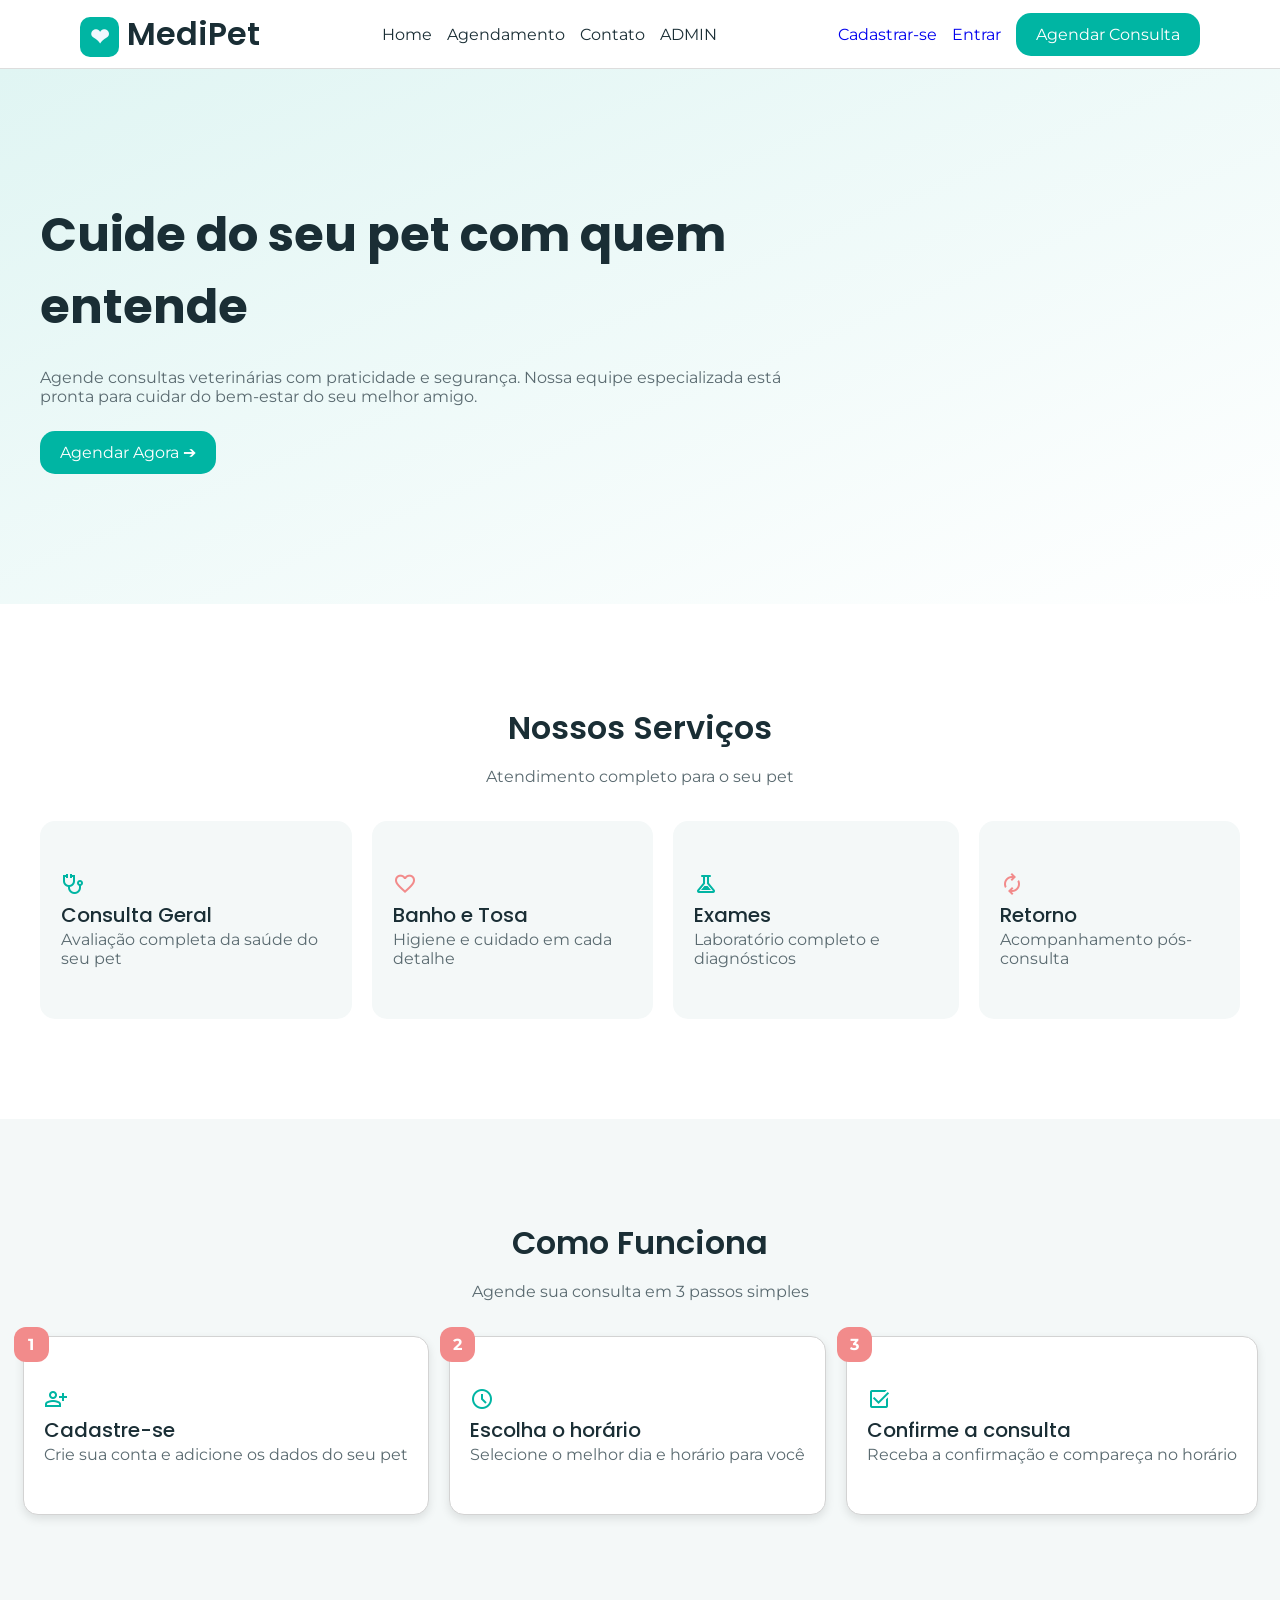
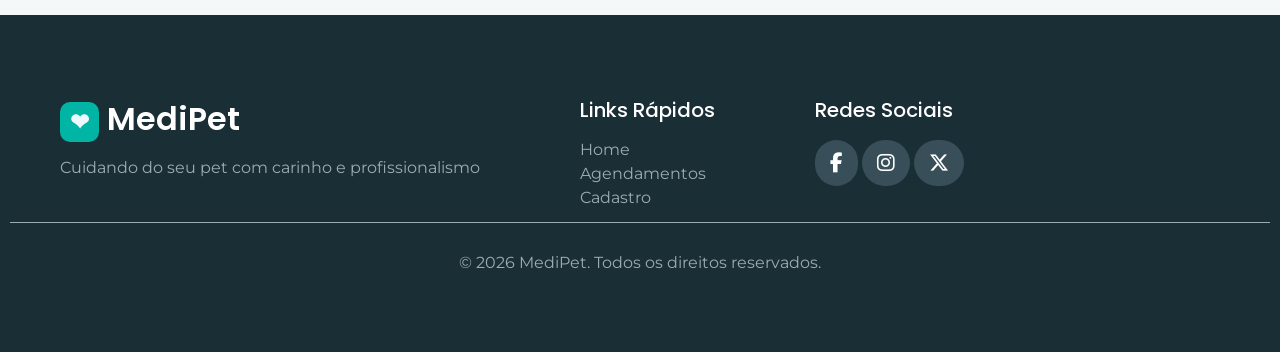
==== index.html @ a5493bfd "botão de excluir, insersão de dados, começando a trabalhar na barra de pesquisa" ====
<!DOCTYPE html>
<html lang="en">
<head>
    <meta charset="UTF-8">
    <meta name="viewport" content="width=device-width, initial-scale=1.0">
    <title>MediPet</title>
    <link rel="stylesheet" href="css/style.css">
    <link rel="stylesheet" href="https://cdnjs.cloudflare.com/ajax/libs/font-awesome/6.5.0/css/all.min.css">
    <link href="https://fonts.googleapis.com/css2?family=Montserrat:wght@400;600&family=Poppins:wght@500;600;700&display=swap" rel="stylesheet">
   <link href="https://fonts.googleapis.com/css2?family=Material+Symbols+Outlined" rel="stylesheet" />
</head>
<body>

 <header>

    <h2> <span class="heart">❤</span> MediPet</h2>
    

    <nav >
        <a href="#" class="linkSimples">Home</a>
        <a href="agendamento.html" class="linkSimples">Agendamento</a>
        <a href="#" class="linkSimples">Contato</a>
        <a href="adm.html" class="linkSimples">ADMIN</a>
    </nav>

    <nav>
        <a href="#">Cadastrar-se</a>
        <a href="#">Entrar</a>
        <a href="#" class="botao" >Agendar Consulta</a>
    </nav>       
    
   
 </header>   



 <main>

    <section class="sessao1">

        <div class="container1">

            <h1>Cuide do seu pet com quem entende</h1>
            <p>Agende consultas veterinárias com praticidade e segurança. Nossa equipe especializada está pronta para cuidar do bem-estar do seu melhor amigo.</p>
            <a href="#" class="botao">Agendar Agora ➔</a>

        </div>

    </section>

    <section class="sessao2">

        <h2>Nossos Serviços</h2>
        <p>Atendimento completo para o seu pet</p>

        <div class="container2">

            <div class="card2">

                <span class="material-symbols-outlined impar">stethoscope</span>
                <h3>Consulta Geral</h3>
                <p>Avaliação completa da saúde do seu pet</p>

            </div>

            <div class="card2">

                <span class="material-symbols-outlined par">favorite</span>
                <h3>Banho e Tosa</h3>
                <p>Higiene e cuidado em cada detalhe</p>

            </div>

            <div class="card2">

                <span class="material-symbols-outlined impar">experiment</span> 
                <h3>Exames</h3>
                <p>Laboratório completo e diagnósticos</p>

            </div>

            <div class="card2">

                <span class="material-symbols-outlined par">autorenew</span>
                <h3>Retorno</h3>
                <p>Acompanhamento pós-consulta</p>

            </div>

        </div>

    </section>

    <section class="sessao3">

        <h2>Como Funciona</h2>
        <p>Agende sua consulta em 3 passos simples</p>

        <div class="container3">

            <div class="card3">

                 <div class="badge">1</div>
                <span class="material-symbols-outlined impar">person_add</span>
                <h3>Cadastre-se</h3>
                <p>Crie sua conta e adicione os dados do seu pet</p>

            </div>

            <div class="card3">

                <div class="badge">2</div>
                <span class="material-symbols-outlined impar">schedule</span>
                <h3>Escolha o horário</h3>
                <p>Selecione o melhor dia e horário para você</p>

            </div>

            <div class="card3">

                <div class="badge">3</div>
                <span class="material-symbols-outlined impar">select_check_box</span>
                <h3>Confirme a consulta</h3>
                <p>Receba a confirmação e compareça no horário</p>

            </div>
            
        </div>
        
    </section>

    <footer>

        <section class="sessaoFooter">

            <div class="cardF">

                <h2><span class="heart">❤</span> MediPet</h2>
                <p>Cuidando do seu pet com carinho e profissionalismo</p>

            </div>

            <div class="cardF">

                <h3>Links Rápidos</h3>

                <div class="linkRapido">

                    <a href="#" class="linkFooter">Home</a>
                    <a href="#" class="linkFooter">Agendamentos</a>
                    <a href="#" class="linkFooter">Cadastro</a>

                </div>
            </div>

            <div class="cardF">

                <h3>Redes Sociais</h3>
                    
                <div class="social">

                    <i class="fa-brands fa-facebook-f icon"></i>  
                    <i class="fa-brands fa-instagram icon"></i>  
                    <i class="fa-brands fa-x-twitter icon"></i>     

                </div>
                    
                    
            </div>

            
        </section>

        <section class="copyright">

            <hr>

            <p>© 2026 MediPet. Todos os direitos reservados.</p>

        </section>

    </footer>



 </main>
    
</body>
</html>
---- css/style.css ----
/* --------------------- RESET --------------------- */
* {
  margin: 0;
  padding: 0;
  box-sizing: border-box;
}

/* --------------------- BODY --------------------- */
body{
  font-family: 'Montserrat', sans-serif;
  font-size: 16px;
  color: #5A6A70;
  
}

/* --------------------- HEADER --------------------- */
header{
    display: flex;
    justify-content: space-between;
    align-items: center;
    padding: 10px 80px;
    
    position: sticky;
    top: 0;
    
    background: white;
    z-index: 1000;
    border-bottom: 1px solid #ddd; /*linha separando header dos outros*/
   
}

/* --------------------- NAV --------------------- */
nav{
    display: flex;
    gap: 15px;
    align-items: center;
    
}

/* --------------------- BOTÃO --------------------- */
.botao{

    display: inline-block;
    color: white;
    background-color: #00B5A3;
    padding: 12px 20px;
    border-radius: 15px;

    
}
.botao:hover{
    background-color: #029687;
    box-shadow: 0 4px 10px rgba(0, 0, 0, 0.1);
}

/* --------------------- LINKS GERAIS --------------------- */
a{
    text-decoration: none;
}

/* --------------------- TIPOGRAFIA --------------------- */
h1{
   font-family: 'poppins', sans-serif;
   font-weight: 700;
   font-size: 48px;
   color:#1A2E35 ;
}

h2{
    font-family: 'Poppins', sans-serif;
    font-weight: 600; 
    font-size: 32px;
    color: #1A2E35;
}

h3 {
  font-family: 'Poppins', sans-serif;
  font-weight: 500; 
  font-size: 20px;
  color: #1A2E35;
}

p {
  font-size: 16px;
  color: #5A6A70;
}

.label {
  font-size: 13px;
  font-weight: 600;
  color: #00B5A3;
}

button {
  font-family: 'Montserrat', sans-serif;
  font-weight: 600;
  font-size: 14px;
  text-transform: uppercase; 
}

/* --------------------- LINKS ESTILIZADOS --------------------- */
.linkSimples {
  text-decoration: none;
  color: #1A2E35;
}

.linkSimples:hover {
  color: #00B5A3;
}

/* --------------------- ÍCONE CORAÇÃO --------------------- */
.heart{
    font-size: 23px;
    color: aliceblue;
    background-color: #00B5A3;
    border-radius: 10px;
    padding: 3px 10px;
    display: inline-block;
}

/* --------------------- SESSÃO 1 (iNICIAL) --------------------- */
.sessao1{
    padding: 130px 20px;
    background: linear-gradient(to bottom right, #E0F5F3, #ffffff);
}

.container1{
    max-width: 800px;  
    display: flex;
    flex-direction: column;
    gap: 25px;
    align-items: flex-start;
    padding: 0 20px;
    
}

/* --------------------- SESSÃO 2 (SERVIÇOS) --------------------- */
.sessao2{
    padding: 100px 10px;
    display: flex;
    flex-direction: column;
    gap: 15px;
    align-items: center; 
}

.container2{
    margin-top: 20px;
    display: flex;
    gap: 20px;
    padding: 0 30px;
}

.card2{
    background-color: #F4F8F8;
    padding: 50px 20px;
    border-radius: 15px;
    border: 1px solid transparent

    
}

.card2:hover{
    border: 1px solid #00B5A3;
    box-shadow: 0 4px 10px rgba(0, 0, 0, 0.1);
}

.impar{
    color: #00B5A3;
}

.par{
    color: #F28B8B;
}

/* --------------------- SESSÃO 3 (COMO FUNCIONA) --------------------- */
.sessao3{
    background-color:#F4F8F8;
    padding: 100px 10px;
    display: flex;
    flex-direction: column;
    gap: 15px;
    align-items: center; 
}

.container3{
    margin-top: 20px;
    display: flex;
    gap: 20px;
}

.card3{
    
    background-color: white;
    padding: 50px 20px;
    border-radius: 15px;
     border: 1px solid #d3d3d3;
    box-shadow: 0 4px 10px rgba(0, 0, 0, 0.1);
    position: relative;
}

.badge{
    position: absolute;
    top: -10px;
    left: -10px;

    width: 35px;
    height: 35px;

    background: #F28B8B;
    color: white;

    display: flex;
    align-items: center;
    justify-content: center;

    font-size: 16px;
    font-weight: bold;

    border-radius: 12px; 
}

/* --------------------- FOOTER --------------------- */
footer{
    background-color: #1A2E35;
    padding: 80px 10px;
    display: flex;
    flex-direction: column;
    gap: 15px;
    align-items: left; 
    
}

footer h2{
    color: white;
}

footer h3{
    color: white;
}

footer p{
    color: #9cacb3;
}

.sessaoFooter{
    display: flex;
}

.linkFooter{
    text-decoration: none;
    color: #9cacb3;
}

.linkFooter:hover{
    color: #00B5A3;
}

.cardF{
    display: flex;
    flex-direction: column;
    gap: 15px;
    padding: 0px 50px;
}

.linkRapido{
    display: flex;
    flex-direction: column;
    gap: 5px;
}

/* --------------------- COPYRIGHT --------------------- */
.copyright{

    width: 100%;
    display: flex;
    flex-direction: column;
    align-items: center;
    gap: 30px;

}

.copyright hr {
    border: none;
    height: 1px;
    background: #9cacb3;
    width: 100%;
}

/* --------------------- ICONES DO FOOTER--------------------- */
.icon{
    font-size: 20px;
    color: white;
    background-color: #384f5a ;
    padding: 13px 15px;
    border-radius: 30px;
    
}

.icon:hover{
   background-color: #029687;
    
}

/* --------------------- RESPONSIVIDADE --------------------- */
@media (max-width: 768px) {
  .container1 {
    flex-direction: column;
    text-align: center;
  }

  h1 {
    font-size: 24px;
  }

  p {
    font-size: 16px;
  }

  aside {
    position: relative;
    width: 100%;
    height: auto;
  }

  .tabela {
        font-size: 12px;
    }

    .tabela th,
    .tabela td {
        padding: 8px;
    }
}
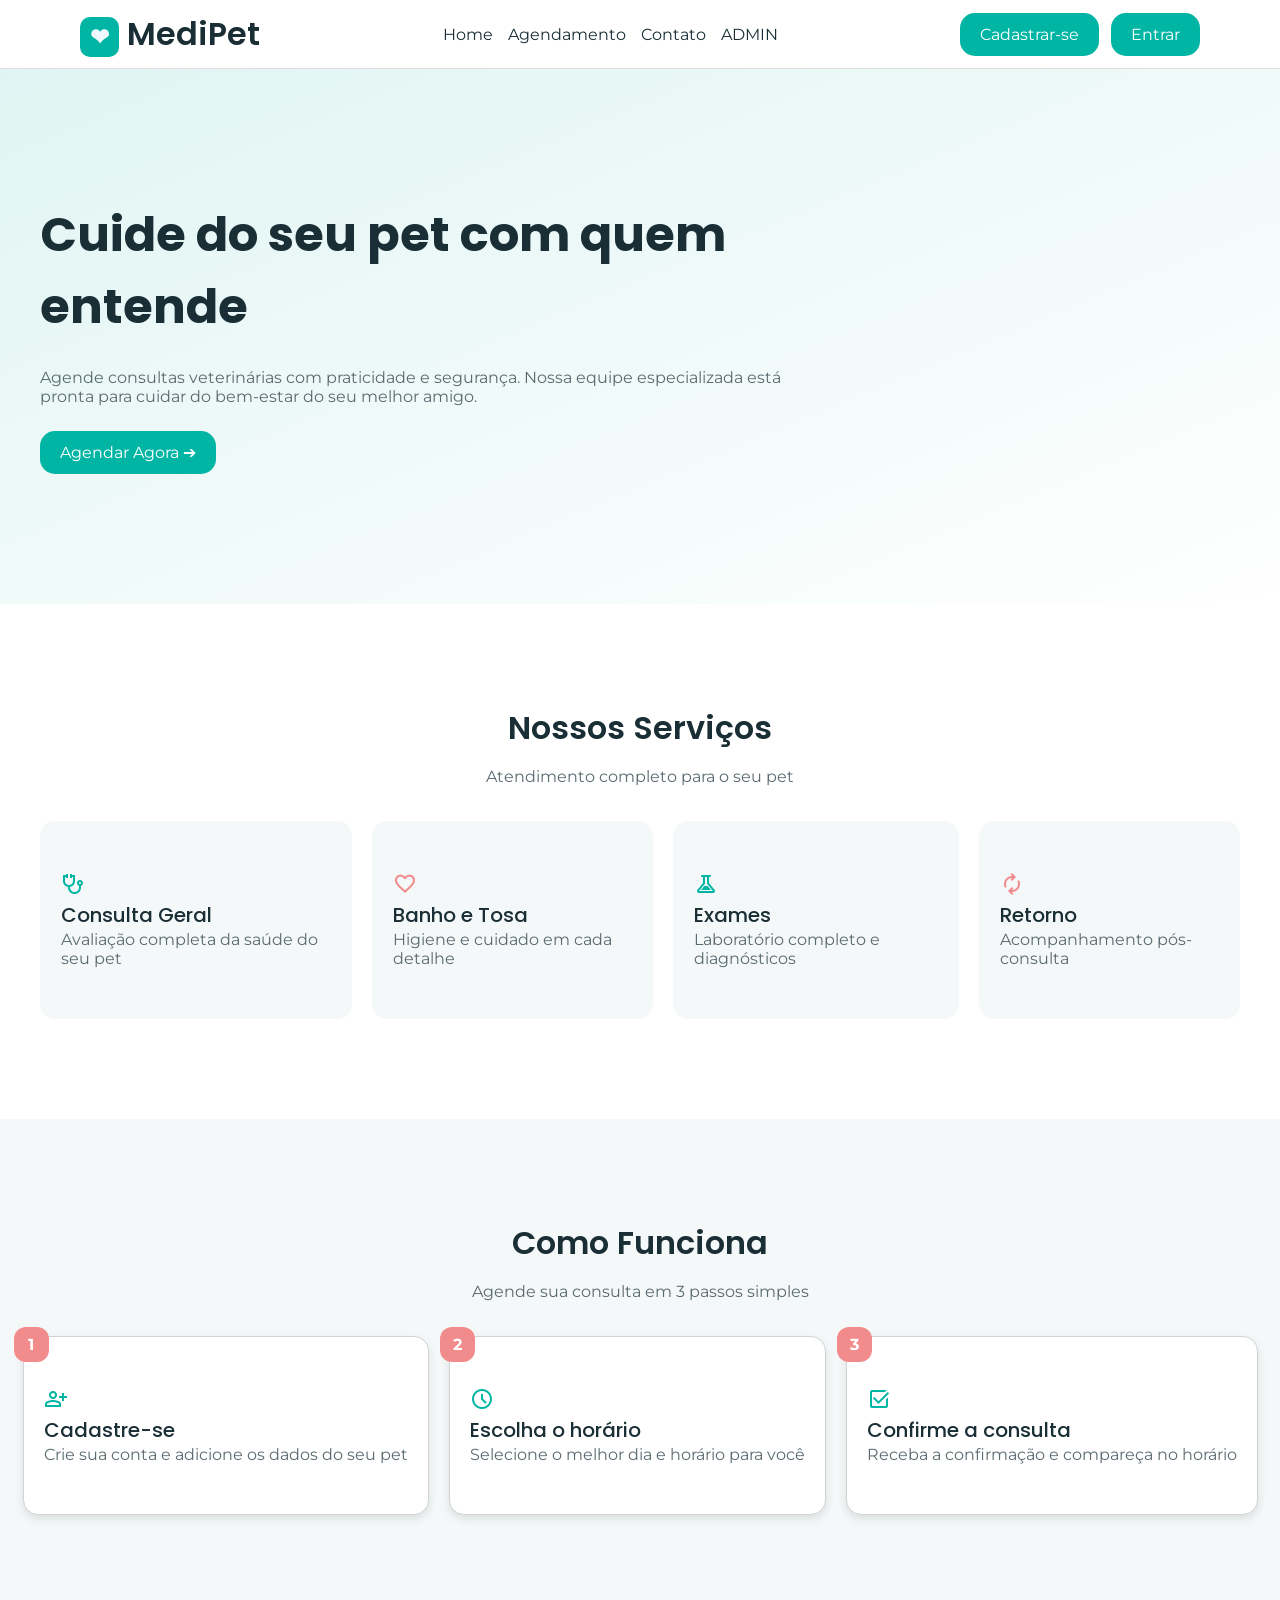
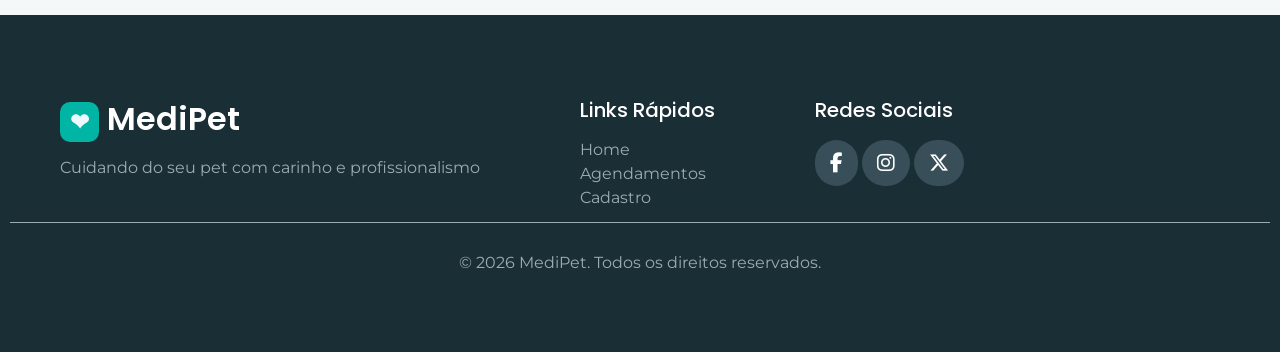
==== commit 9bb55098: "Ajustado a Header da pagina inicial." ====
--- a/index.html
+++ b/index.html
@@ -1,5 +1,5 @@
 <!DOCTYPE html>
-<html lang="en">
+<html lang="pt-br">
 <head>
     <meta charset="UTF-8">
     <meta name="viewport" content="width=device-width, initial-scale=1.0">
@@ -7,7 +7,7 @@
     <link rel="stylesheet" href="css/style.css">
     <link rel="stylesheet" href="https://cdnjs.cloudflare.com/ajax/libs/font-awesome/6.5.0/css/all.min.css">
     <link href="https://fonts.googleapis.com/css2?family=Montserrat:wght@400;600&family=Poppins:wght@500;600;700&display=swap" rel="stylesheet">
-   <link href="https://fonts.googleapis.com/css2?family=Material+Symbols+Outlined" rel="stylesheet" />
+    <link href="https://fonts.googleapis.com/css2?family=Material+Symbols+Outlined" rel="stylesheet" />
 </head>
 <body>
 
@@ -15,173 +15,120 @@
 
     <h2> <span class="heart">❤</span> MediPet</h2>
     
-
-    <nav >
-        <a href="#" class="linkSimples">Home</a>
+    <nav>
+        <a href="index.html" class="linkSimples">Home</a>
         <a href="agendamento.html" class="linkSimples">Agendamento</a>
-        <a href="#" class="linkSimples">Contato</a>
+        <a href="#contato" class="linkSimples">Contato</a>
         <a href="adm.html" class="linkSimples">ADMIN</a>
     </nav>
 
-    <nav>
-        <a href="#">Cadastrar-se</a>
-        <a href="#">Entrar</a>
-        <a href="#" class="botao" >Agendar Consulta</a>
+    <nav style="display: flex; gap: 12px; align-items: center;">
+        <a href="cadastro.html" class="botao">Cadastrar-se</a>
+        <a href="login.html" class="botao">Entrar</a>
     </nav>       
     
-   
  </header>   
-
-
 
  <main>
 
     <section class="sessao1">
-
         <div class="container1">
-
             <h1>Cuide do seu pet com quem entende</h1>
             <p>Agende consultas veterinárias com praticidade e segurança. Nossa equipe especializada está pronta para cuidar do bem-estar do seu melhor amigo.</p>
-            <a href="#" class="botao">Agendar Agora ➔</a>
-
+            <a href="agendamento.html" class="botao">Agendar Agora ➔</a>
         </div>
-
     </section>
 
     <section class="sessao2">
-
         <h2>Nossos Serviços</h2>
         <p>Atendimento completo para o seu pet</p>
 
         <div class="container2">
-
             <div class="card2">
-
                 <span class="material-symbols-outlined impar">stethoscope</span>
                 <h3>Consulta Geral</h3>
                 <p>Avaliação completa da saúde do seu pet</p>
-
             </div>
 
             <div class="card2">
-
                 <span class="material-symbols-outlined par">favorite</span>
                 <h3>Banho e Tosa</h3>
                 <p>Higiene e cuidado em cada detalhe</p>
-
             </div>
 
             <div class="card2">
-
                 <span class="material-symbols-outlined impar">experiment</span> 
                 <h3>Exames</h3>
                 <p>Laboratório completo e diagnósticos</p>
-
             </div>
 
             <div class="card2">
-
                 <span class="material-symbols-outlined par">autorenew</span>
                 <h3>Retorno</h3>
                 <p>Acompanhamento pós-consulta</p>
-
             </div>
-
         </div>
-
     </section>
 
     <section class="sessao3">
-
         <h2>Como Funciona</h2>
         <p>Agende sua consulta em 3 passos simples</p>
 
         <div class="container3">
-
             <div class="card3">
-
                  <div class="badge">1</div>
                 <span class="material-symbols-outlined impar">person_add</span>
                 <h3>Cadastre-se</h3>
                 <p>Crie sua conta e adicione os dados do seu pet</p>
-
             </div>
 
             <div class="card3">
-
                 <div class="badge">2</div>
                 <span class="material-symbols-outlined impar">schedule</span>
                 <h3>Escolha o horário</h3>
                 <p>Selecione o melhor dia e horário para você</p>
-
             </div>
 
             <div class="card3">
-
                 <div class="badge">3</div>
                 <span class="material-symbols-outlined impar">select_check_box</span>
                 <h3>Confirme a consulta</h3>
                 <p>Receba a confirmação e compareça no horário</p>
-
             </div>
-            
         </div>
-        
     </section>
 
-    <footer>
-
+    <footer id="contato">
         <section class="sessaoFooter">
-
             <div class="cardF">
-
                 <h2><span class="heart">❤</span> MediPet</h2>
                 <p>Cuidando do seu pet com carinho e profissionalismo</p>
-
             </div>
 
             <div class="cardF">
-
                 <h3>Links Rápidos</h3>
-
                 <div class="linkRapido">
-
-                    <a href="#" class="linkFooter">Home</a>
-                    <a href="#" class="linkFooter">Agendamentos</a>
-                    <a href="#" class="linkFooter">Cadastro</a>
-
+                    <a href="index.html" class="linkFooter">Home</a>
+                    <a href="agendamento.html" class="linkFooter">Agendamentos</a>
+                    <a href="cadastro.html" class="linkFooter">Cadastro</a>
                 </div>
             </div>
 
             <div class="cardF">
-
                 <h3>Redes Sociais</h3>
-                    
                 <div class="social">
-
                     <i class="fa-brands fa-facebook-f icon"></i>  
                     <i class="fa-brands fa-instagram icon"></i>  
                     <i class="fa-brands fa-x-twitter icon"></i>     
-
                 </div>
-                    
-                    
             </div>
-
-            
         </section>
 
         <section class="copyright">
-
             <hr>
-
             <p>© 2026 MediPet. Todos os direitos reservados.</p>
-
         </section>
-
     </footer>
-
-
 
  </main>
     
--- a/css/style.css
+++ b/css/style.css
@@ -267,6 +267,9 @@
     flex-direction: column;
     gap: 5px;
 }
+html {
+  scroll-behavior: smooth;
+}
 
 /* --------------------- COPYRIGHT --------------------- */
 .copyright{
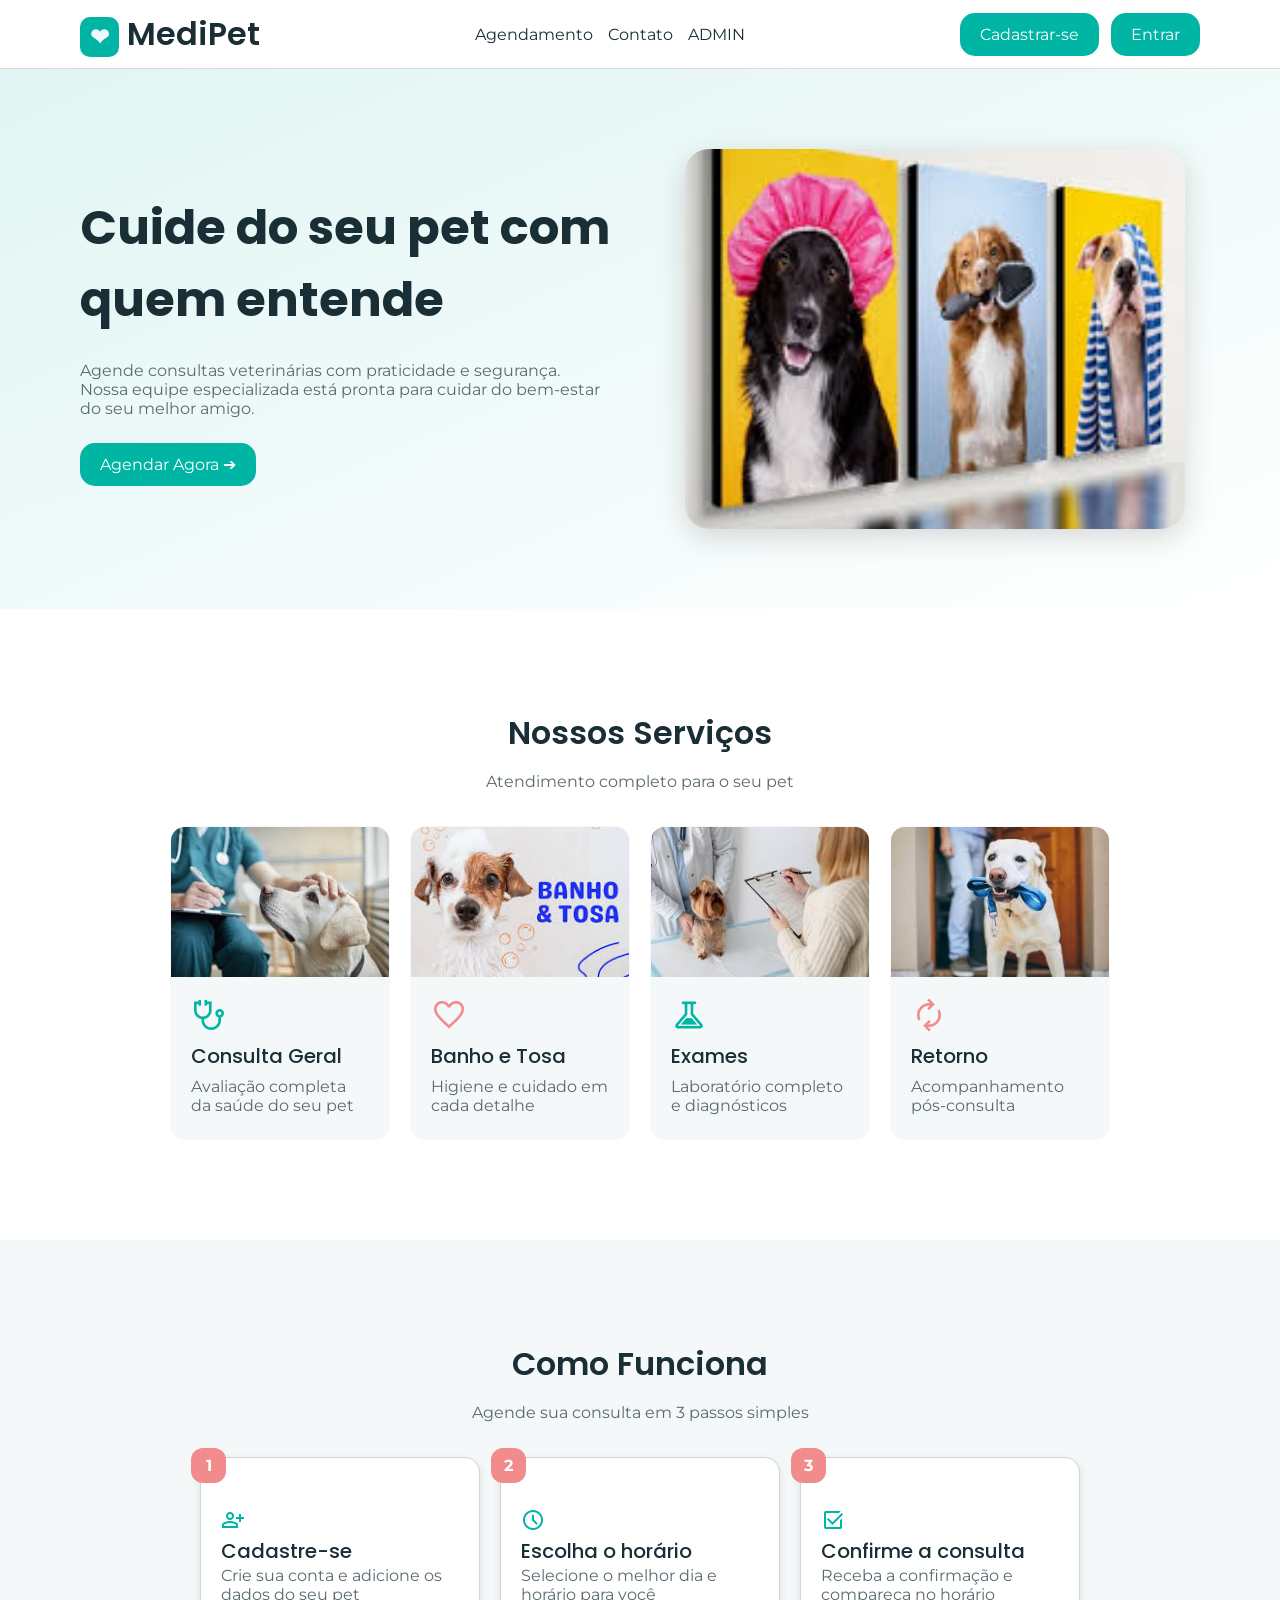
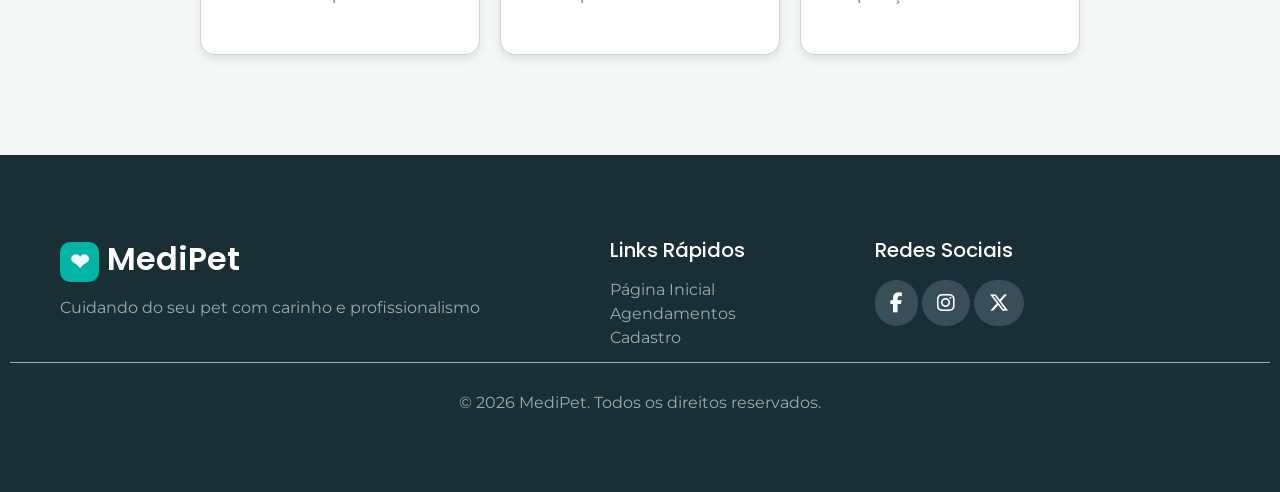
==== commit c3a27722: "adição de responsividade e fotos da home" ====
--- a/index.html
+++ b/index.html
@@ -12,17 +12,20 @@
 <body>
 
  <header>
-
     <h2> <span class="heart">❤</span> MediPet</h2>
     
-    <nav>
-        <a href="index.html" class="linkSimples">Home</a>
+    <button class="menu-toggle" id="menuToggle" aria-label="Abrir menu">
+        <i class="fa-solid fa-bars"></i>
+    </button>
+
+    <nav id="navPrincipal">
+        
         <a href="agendamento.html" class="linkSimples">Agendamento</a>
         <a href="#contato" class="linkSimples">Contato</a>
         <a href="adm.html" class="linkSimples">ADMIN</a>
     </nav>
 
-    <nav style="display: flex; gap: 12px; align-items: center;">
+    <nav class="nav-botoes" id="navBotoes">
         <a href="cadastro.html" class="botao">Cadastrar-se</a>
         <a href="login.html" class="botao">Entrar</a>
     </nav>       
@@ -37,6 +40,9 @@
             <p>Agende consultas veterinárias com praticidade e segurança. Nossa equipe especializada está pronta para cuidar do bem-estar do seu melhor amigo.</p>
             <a href="agendamento.html" class="botao">Agendar Agora ➔</a>
         </div>
+        <div class="container1-img">
+            <img src="imagem principal.jpg" alt="Pet feliz sendo cuidado" class="img-hero">
+        </div>
     </section>
 
     <section class="sessao2">
@@ -45,24 +51,28 @@
 
         <div class="container2">
             <div class="card2">
+                <img src="consulta geral.jpg" alt="Consulta Geral" class="img-servico">
                 <span class="material-symbols-outlined impar">stethoscope</span>
                 <h3>Consulta Geral</h3>
                 <p>Avaliação completa da saúde do seu pet</p>
             </div>
 
             <div class="card2">
+                <img src="banho e tosa.jpg" alt="Banho e Tosa" class="img-servico">
                 <span class="material-symbols-outlined par">favorite</span>
                 <h3>Banho e Tosa</h3>
                 <p>Higiene e cuidado em cada detalhe</p>
             </div>
 
             <div class="card2">
+                <img src="exames.jpg" alt="Exames" class="img-servico">
                 <span class="material-symbols-outlined impar">experiment</span> 
                 <h3>Exames</h3>
                 <p>Laboratório completo e diagnósticos</p>
             </div>
 
             <div class="card2">
+                <img src="retorno.jpg" alt="Retorno" class="img-servico">
                 <span class="material-symbols-outlined par">autorenew</span>
                 <h3>Retorno</h3>
                 <p>Acompanhamento pós-consulta</p>
@@ -108,7 +118,7 @@
             <div class="cardF">
                 <h3>Links Rápidos</h3>
                 <div class="linkRapido">
-                    <a href="index.html" class="linkFooter">Home</a>
+                    <a href="index.html" class="linkFooter">Página Inicial</a>
                     <a href="agendamento.html" class="linkFooter">Agendamentos</a>
                     <a href="cadastro.html" class="linkFooter">Cadastro</a>
                 </div>
@@ -131,6 +141,16 @@
     </footer>
 
  </main>
+
+ <script>
+   const toggle = document.getElementById('menuToggle');
+   const nav = document.getElementById('navPrincipal');
+   const navBotoes = document.getElementById('navBotoes');
+   toggle.addEventListener('click', () => {
+     nav.classList.toggle('aberto');
+     navBotoes.classList.toggle('aberto');
+   });
+ </script>
     
 </body>
-</html>+</html>
--- a/css/style.css
+++ b/css/style.css
@@ -10,7 +10,6 @@
   font-family: 'Montserrat', sans-serif;
   font-size: 16px;
   color: #5A6A70;
-  
 }
 
 /* --------------------- HEADER --------------------- */
@@ -25,8 +24,18 @@
     
     background: white;
     z-index: 1000;
-    border-bottom: 1px solid #ddd; /*linha separando header dos outros*/
-   
+    border-bottom: 1px solid #ddd;
+}
+
+/* --------------------- MENU TOGGLE (mobile) --------------------- */
+.menu-toggle {
+  display: none;
+  background: none;
+  border: none;
+  font-size: 22px;
+  color: #1A2E35;
+  cursor: pointer;
+  padding: 5px;
 }
 
 /* --------------------- NAV --------------------- */
@@ -34,19 +43,21 @@
     display: flex;
     gap: 15px;
     align-items: center;
-    
+}
+
+.nav-botoes {
+    display: flex;
+    gap: 12px;
+    align-items: center;
 }
 
 /* --------------------- BOTÃO --------------------- */
 .botao{
-
     display: inline-block;
     color: white;
     background-color: #00B5A3;
     padding: 12px 20px;
     border-radius: 15px;
-
-    
 }
 .botao:hover{
     background-color: #029687;
@@ -63,7 +74,7 @@
    font-family: 'poppins', sans-serif;
    font-weight: 700;
    font-size: 48px;
-   color:#1A2E35 ;
+   color:#1A2E35;
 }
 
 h2{
@@ -118,20 +129,36 @@
     display: inline-block;
 }
 
-/* --------------------- SESSÃO 1 (iNICIAL) --------------------- */
+/* --------------------- SESSÃO 1 (HERO) --------------------- */
 .sessao1{
-    padding: 130px 20px;
+    padding: 80px 80px;
     background: linear-gradient(to bottom right, #E0F5F3, #ffffff);
+    display: flex;
+    align-items: center;
+    gap: 60px;
 }
 
 .container1{
-    max-width: 800px;  
+    flex: 1;
     display: flex;
     flex-direction: column;
     gap: 25px;
     align-items: flex-start;
-    padding: 0 20px;
-    
+}
+
+.container1-img {
+    flex: 1;
+    display: flex;
+    justify-content: center;
+}
+
+.img-hero {
+    width: 100%;
+    max-width: 500px;
+    height: 380px;
+    object-fit: cover;
+    border-radius: 24px;
+    box-shadow: 0 8px 30px rgba(0, 0, 0, 0.15);
 }
 
 /* --------------------- SESSÃO 2 (SERVIÇOS) --------------------- */
@@ -148,15 +175,48 @@
     display: flex;
     gap: 20px;
     padding: 0 30px;
+    flex-wrap: wrap;
+    justify-content: center;
 }
 
 .card2{
     background-color: #F4F8F8;
-    padding: 50px 20px;
+    padding: 0;
     border-radius: 15px;
-    border: 1px solid transparent
-
-    
+    border: 1px solid transparent;
+    overflow: hidden;
+    display: flex;
+    flex-direction: column;
+    width: 220px;
+    flex-shrink: 0;
+}
+
+.img-servico {
+    width: 100%;
+    height: 150px;
+    object-fit: cover;
+    display: block;
+}
+
+.card2 .material-symbols-outlined,
+.card2 h3,
+.card2 p {
+    padding-left: 20px;
+    padding-right: 20px;
+}
+
+.card2 .material-symbols-outlined {
+    padding-top: 20px;
+    font-size: 36px;
+}
+
+.card2 h3 {
+    margin-top: 8px;
+}
+
+.card2 p {
+    padding-bottom: 24px;
+    margin-top: 6px;
 }
 
 .card2:hover{
@@ -186,36 +246,36 @@
     margin-top: 20px;
     display: flex;
     gap: 20px;
+    flex-wrap: wrap;
+    justify-content: center;
+    padding: 0 30px;
 }
 
 .card3{
-    
     background-color: white;
     padding: 50px 20px;
     border-radius: 15px;
-     border: 1px solid #d3d3d3;
+    border: 1px solid #d3d3d3;
     box-shadow: 0 4px 10px rgba(0, 0, 0, 0.1);
     position: relative;
+    min-width: 200px;
+    flex: 1;
+    max-width: 280px;
 }
 
 .badge{
     position: absolute;
     top: -10px;
     left: -10px;
-
     width: 35px;
     height: 35px;
-
     background: #F28B8B;
     color: white;
-
     display: flex;
     align-items: center;
     justify-content: center;
-
     font-size: 16px;
     font-weight: bold;
-
     border-radius: 12px; 
 }
 
@@ -227,7 +287,6 @@
     flex-direction: column;
     gap: 15px;
     align-items: left; 
-    
 }
 
 footer h2{
@@ -244,6 +303,8 @@
 
 .sessaoFooter{
     display: flex;
+    flex-wrap: wrap;
+    gap: 30px;
 }
 
 .linkFooter{
@@ -273,13 +334,11 @@
 
 /* --------------------- COPYRIGHT --------------------- */
 .copyright{
-
     width: 100%;
     display: flex;
     flex-direction: column;
     align-items: center;
     gap: 30px;
-
 }
 
 .copyright hr {
@@ -289,49 +348,202 @@
     width: 100%;
 }
 
-/* --------------------- ICONES DO FOOTER--------------------- */
+/* --------------------- ÍCONES DO FOOTER --------------------- */
 .icon{
     font-size: 20px;
     color: white;
-    background-color: #384f5a ;
+    background-color: #384f5a;
     padding: 13px 15px;
     border-radius: 30px;
-    
 }
 
 .icon:hover{
    background-color: #029687;
-    
-}
-
-/* --------------------- RESPONSIVIDADE --------------------- */
+}
+
+/* =====================================================
+   RESPONSIVIDADE
+   ===================================================== */
+
+/* Tablets (max 1024px) */
+@media (max-width: 1024px) {
+  header {
+    padding: 10px 30px;
+  }
+
+  .sessao1 {
+    padding: 60px 30px;
+    gap: 40px;
+  }
+
+  .img-hero {
+    max-width: 380px;
+    height: 300px;
+  }
+
+  h1 {
+    font-size: 36px;
+  }
+}
+
+/* Mobile grande / tablet pequeno (max 768px) */
 @media (max-width: 768px) {
+  header {
+    padding: 10px 20px;
+    flex-wrap: wrap;
+    gap: 0;
+  }
+
+  .menu-toggle {
+    display: block;
+  }
+
+  #navPrincipal {
+    display: none;
+    flex-direction: column;
+    width: 100%;
+    background: white;
+    padding: 10px 0 15px;
+    gap: 12px;
+    border-top: 1px solid #eee;
+    order: 3;
+  }
+
+  #navPrincipal.aberto {
+    display: flex;
+  }
+
+  .nav-botoes {
+    display: none;
+    flex-direction: column;
+    width: 100%;
+    padding: 0 0 15px;
+    gap: 10px;
+    order: 4;
+  }
+
+  .nav-botoes.aberto {
+    display: flex;
+  }
+
+  .nav-botoes .botao {
+    text-align: center;
+  }
+
+  /* Hero */
+  .sessao1 {
+    flex-direction: column;
+    padding: 50px 20px;
+    text-align: center;
+    gap: 30px;
+  }
+
   .container1 {
-    flex-direction: column;
-    text-align: center;
-  }
-
+    align-items: center;
+  }
+
+  .container1-img {
+    width: 100%;
+  }
+
+  .img-hero {
+    max-width: 100%;
+    height: 240px;
+    border-radius: 16px;
+  }
+
+  h1 {
+    font-size: 28px;
+  }
+
+  h2 {
+    font-size: 24px;
+  }
+
+  /* Serviços */
+  .sessao2 {
+    padding: 60px 15px;
+  }
+
+  .container2 {
+    padding: 0 10px;
+    gap: 15px;
+  }
+
+  .card2 {
+    width: calc(50% - 10px);
+    min-width: 150px;
+  }
+
+  /* Como funciona */
+  .sessao3 {
+    padding: 60px 15px;
+  }
+
+  .container3 {
+    padding: 0 10px;
+    gap: 20px;
+  }
+
+  .card3 {
+    max-width: 100%;
+    width: 100%;
+  }
+
+  /* Footer */
+  .sessaoFooter {
+    flex-direction: column;
+    gap: 30px;
+  }
+
+  .cardF {
+    padding: 0 20px;
+  }
+
+  /* Admin table */
+  .tabela {
+    font-size: 12px;
+  }
+
+  .tabela th,
+  .tabela td {
+    padding: 8px;
+  }
+
+  aside {
+    position: relative;
+    width: 100%;
+    height: auto;
+  }
+}
+
+/* Mobile pequeno (max 480px) */
+@media (max-width: 480px) {
   h1 {
     font-size: 24px;
   }
 
-  p {
-    font-size: 16px;
-  }
-
-  aside {
-    position: relative;
-    width: 100%;
-    height: auto;
-  }
-
-  .tabela {
-        font-size: 12px;
-    }
-
-    .tabela th,
-    .tabela td {
-        padding: 8px;
-    }
-}
-
+  h2 {
+    font-size: 20px;
+  }
+
+  .img-hero {
+    height: 200px;
+  }
+
+  .card2 {
+    width: 100%;
+  }
+
+  .img-servico {
+    height: 130px;
+  }
+
+  .sessao2, .sessao3 {
+    padding: 40px 15px;
+  }
+
+  footer {
+    padding: 50px 10px;
+  }
+}
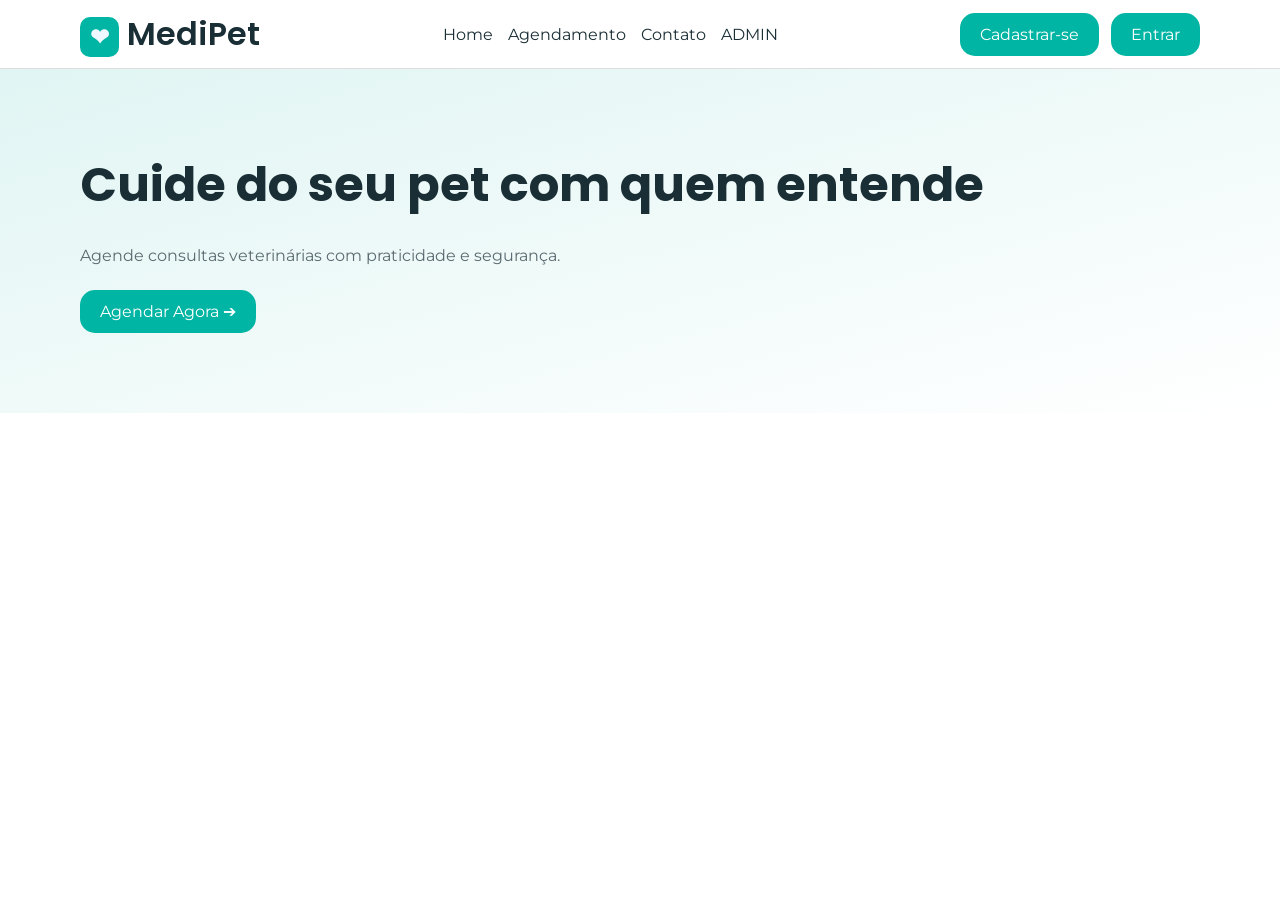
==== commit b024b6d0: "Ajuastando fluxo v2" ====
--- a/index.html
+++ b/index.html
@@ -6,7 +6,7 @@
     <title>MediPet</title>
     <link rel="stylesheet" href="css/style.css">
     <link rel="stylesheet" href="https://cdnjs.cloudflare.com/ajax/libs/font-awesome/6.5.0/css/all.min.css">
-    <link href="https://fonts.googleapis.com/css2?family=Montserrat:wght@400;600&family=Poppins:wght@500;600;700&display=swap" rel="stylesheet">
+    <link href="https://fonts.googleapis.com/css2?family=Montserrat:wght@400;600&family=Poppins:wght@400;500;600;700&display=swap" rel="stylesheet">
     <link href="https://fonts.googleapis.com/css2?family=Material+Symbols+Outlined" rel="stylesheet" />
 </head>
 <body>
@@ -14,143 +14,51 @@
  <header>
     <h2> <span class="heart">❤</span> MediPet</h2>
     
-    <button class="menu-toggle" id="menuToggle" aria-label="Abrir menu">
-        <i class="fa-solid fa-bars"></i>
-    </button>
-
-    <nav id="navPrincipal">
-        
+    <nav>
+        <a href="index.html" class="linkSimples">Home</a>
         <a href="agendamento.html" class="linkSimples">Agendamento</a>
         <a href="#contato" class="linkSimples">Contato</a>
         <a href="adm.html" class="linkSimples">ADMIN</a>
     </nav>
 
-    <nav class="nav-botoes" id="navBotoes">
-        <a href="cadastro.html" class="botao">Cadastrar-se</a>
-        <a href="login.html" class="botao">Entrar</a>
-    </nav>       
-    
- </header>   
+    <nav id="navUsuario" style="display: flex; gap: 12px; align-items: center;">
+        </nav>    
+ </header> 
 
  <main>
-
     <section class="sessao1">
         <div class="container1">
             <h1>Cuide do seu pet com quem entende</h1>
-            <p>Agende consultas veterinárias com praticidade e segurança. Nossa equipe especializada está pronta para cuidar do bem-estar do seu melhor amigo.</p>
+            <p>Agende consultas veterinárias com praticidade e segurança.</p>
             <a href="agendamento.html" class="botao">Agendar Agora ➔</a>
         </div>
-        <div class="container1-img">
-            <img src="imagem principal.jpg" alt="Pet feliz sendo cuidado" class="img-hero">
-        </div>
     </section>
-
-    <section class="sessao2">
-        <h2>Nossos Serviços</h2>
-        <p>Atendimento completo para o seu pet</p>
-
-        <div class="container2">
-            <div class="card2">
-                <img src="consulta geral.jpg" alt="Consulta Geral" class="img-servico">
-                <span class="material-symbols-outlined impar">stethoscope</span>
-                <h3>Consulta Geral</h3>
-                <p>Avaliação completa da saúde do seu pet</p>
-            </div>
-
-            <div class="card2">
-                <img src="banho e tosa.jpg" alt="Banho e Tosa" class="img-servico">
-                <span class="material-symbols-outlined par">favorite</span>
-                <h3>Banho e Tosa</h3>
-                <p>Higiene e cuidado em cada detalhe</p>
-            </div>
-
-            <div class="card2">
-                <img src="exames.jpg" alt="Exames" class="img-servico">
-                <span class="material-symbols-outlined impar">experiment</span> 
-                <h3>Exames</h3>
-                <p>Laboratório completo e diagnósticos</p>
-            </div>
-
-            <div class="card2">
-                <img src="retorno.jpg" alt="Retorno" class="img-servico">
-                <span class="material-symbols-outlined par">autorenew</span>
-                <h3>Retorno</h3>
-                <p>Acompanhamento pós-consulta</p>
-            </div>
-        </div>
-    </section>
-
-    <section class="sessao3">
-        <h2>Como Funciona</h2>
-        <p>Agende sua consulta em 3 passos simples</p>
-
-        <div class="container3">
-            <div class="card3">
-                 <div class="badge">1</div>
-                <span class="material-symbols-outlined impar">person_add</span>
-                <h3>Cadastre-se</h3>
-                <p>Crie sua conta e adicione os dados do seu pet</p>
-            </div>
-
-            <div class="card3">
-                <div class="badge">2</div>
-                <span class="material-symbols-outlined impar">schedule</span>
-                <h3>Escolha o horário</h3>
-                <p>Selecione o melhor dia e horário para você</p>
-            </div>
-
-            <div class="card3">
-                <div class="badge">3</div>
-                <span class="material-symbols-outlined impar">select_check_box</span>
-                <h3>Confirme a consulta</h3>
-                <p>Receba a confirmação e compareça no horário</p>
-            </div>
-        </div>
-    </section>
-
-    <footer id="contato">
-        <section class="sessaoFooter">
-            <div class="cardF">
-                <h2><span class="heart">❤</span> MediPet</h2>
-                <p>Cuidando do seu pet com carinho e profissionalismo</p>
-            </div>
-
-            <div class="cardF">
-                <h3>Links Rápidos</h3>
-                <div class="linkRapido">
-                    <a href="index.html" class="linkFooter">Página Inicial</a>
-                    <a href="agendamento.html" class="linkFooter">Agendamentos</a>
-                    <a href="cadastro.html" class="linkFooter">Cadastro</a>
-                </div>
-            </div>
-
-            <div class="cardF">
-                <h3>Redes Sociais</h3>
-                <div class="social">
-                    <i class="fa-brands fa-facebook-f icon"></i>  
-                    <i class="fa-brands fa-instagram icon"></i>  
-                    <i class="fa-brands fa-x-twitter icon"></i>     
-                </div>
-            </div>
-        </section>
-
-        <section class="copyright">
-            <hr>
-            <p>© 2026 MediPet. Todos os direitos reservados.</p>
-        </section>
-    </footer>
-
- </main>
+    </main>
 
  <script>
-   const toggle = document.getElementById('menuToggle');
-   const nav = document.getElementById('navPrincipal');
-   const navBotoes = document.getElementById('navBotoes');
-   toggle.addEventListener('click', () => {
-     nav.classList.toggle('aberto');
-     navBotoes.classList.toggle('aberto');
-   });
+    // Lógica para detectar login e trocar botões
+    const navUsuario = document.getElementById('navUsuario');
+    const usuarioLogado = JSON.parse(localStorage.getItem('usuarioLogado'));
+    const petNome = localStorage.getItem('petNomeLogado');
+
+    if (usuarioLogado) {
+        // Usuário logado: mostra nome e botão sair
+        navUsuario.innerHTML = `
+            <span style="font-size: 0.9rem; color: #555;">Olá, <strong>${usuarioLogado.nome}</strong> (${petNome})</span>
+            <button onclick="logout()" class="botao" style="background: #e74c3c; border:none; cursor:pointer;">Sair</button>
+        `;
+    } else {
+        // Usuário não logado: mostra botões de acesso
+        navUsuario.innerHTML = `
+            <a href="cadastro.html" class="botao">Cadastrar-se</a>
+            <a href="login.html" class="botao">Entrar</a>
+        `;
+    }
+
+    function logout() {
+        localStorage.clear();
+        window.location.href = 'index.html';
+    }
  </script>
-    
 </body>
-</html>
+</html>
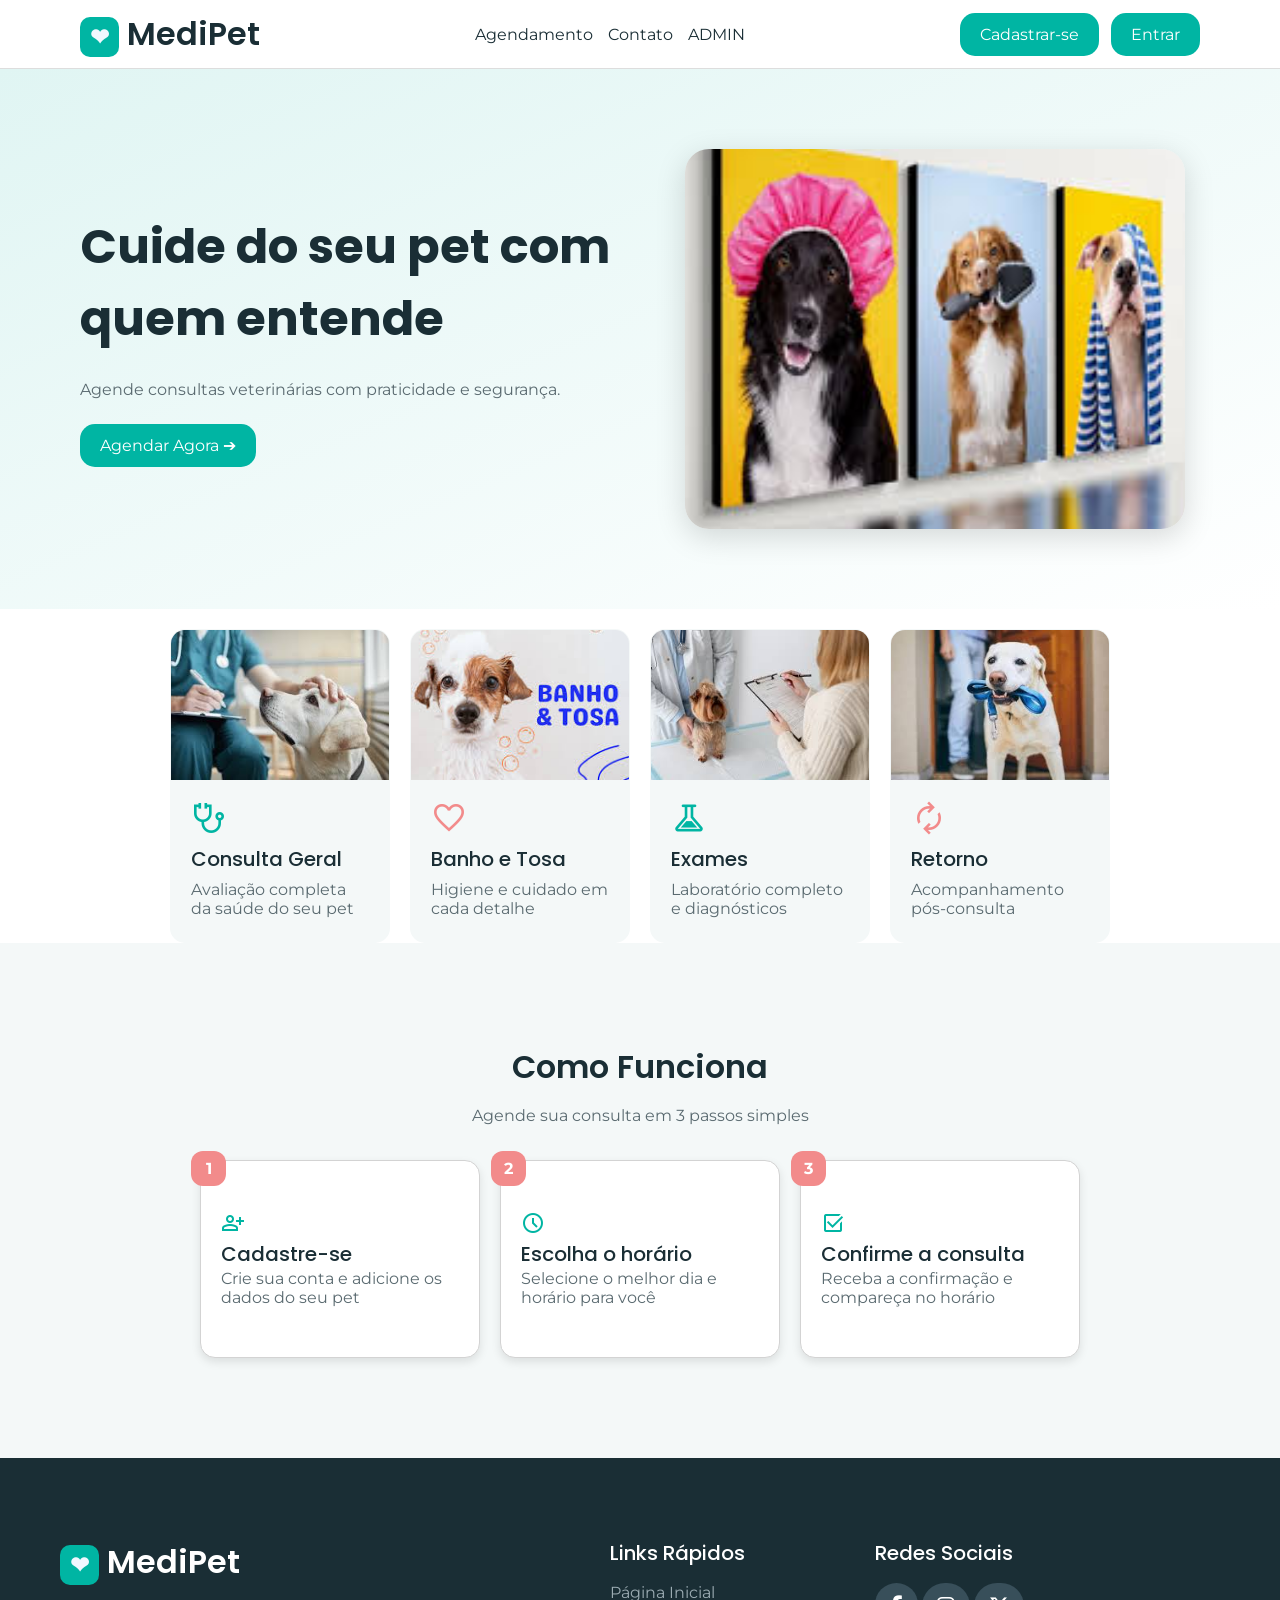
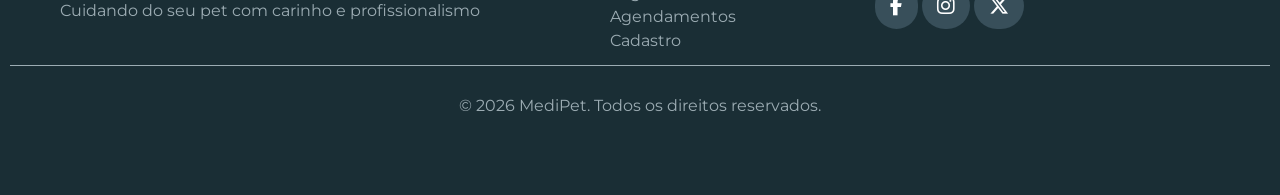
==== commit 47ee64d7: "Resolvendo conflito de merge e unificando" ====
--- a/index.html
+++ b/index.html
@@ -11,44 +11,139 @@
 </head>
 <body>
 
- <header>
+<header>
     <h2> <span class="heart">❤</span> MediPet</h2>
     
-    <nav>
-        <a href="index.html" class="linkSimples">Home</a>
+    <button class="menu-toggle" id="menuToggle" aria-label="Abrir menu">
+        <i class="fa-solid fa-bars"></i>
+    </button>
+
+    <nav id="navPrincipal">
         <a href="agendamento.html" class="linkSimples">Agendamento</a>
         <a href="#contato" class="linkSimples">Contato</a>
         <a href="adm.html" class="linkSimples">ADMIN</a>
     </nav>
 
     <nav id="navUsuario" style="display: flex; gap: 12px; align-items: center;">
-        </nav>    
- </header> 
+        </nav>   
+</header> 
 
- <main>
+<main>
     <section class="sessao1">
         <div class="container1">
             <h1>Cuide do seu pet com quem entende</h1>
             <p>Agende consultas veterinárias com praticidade e segurança.</p>
             <a href="agendamento.html" class="botao">Agendar Agora ➔</a>
         </div>
+        <div class="container1-img">
+            <img src="imagem principal.jpg" alt="Pet feliz sendo cuidado" class="img-hero">
+        </div>
     </section>
-    </main>
 
- <script>
-    // Lógica para detectar login e trocar botões
+    <div class="container2">
+        <div class="card2">
+            <img src="consulta geral.jpg" alt="Consulta Geral" class="img-servico">
+            <span class="material-symbols-outlined impar">stethoscope</span>
+            <h3>Consulta Geral</h3>
+            <p>Avaliação completa da saúde do seu pet</p>
+        </div>
+
+        <div class="card2">
+            <img src="banho e tosa.jpg" alt="Banho e Tosa" class="img-servico">
+            <span class="material-symbols-outlined par">favorite</span>
+            <h3>Banho e Tosa</h3>
+            <p>Higiene e cuidado em cada detalhe</p>
+        </div>
+
+        <div class="card2">
+            <img src="exames.jpg" alt="Exames" class="img-servico">
+            <span class="material-symbols-outlined impar">experiment</span> 
+            <h3>Exames</h3>
+            <p>Laboratório completo e diagnósticos</p>
+        </div>
+
+        <div class="card2">
+            <img src="retorno.jpg" alt="Retorno" class="img-servico">
+            <span class="material-symbols-outlined par">autorenew</span>
+            <h3>Retorno</h3>
+            <p>Acompanhamento pós-consulta</p>
+        </div>
+    </div>
+
+    <section class="sessao3">
+        <h2>Como Funciona</h2>
+        <p>Agende sua consulta em 3 passos simples</p>
+        <div class="container3">
+            <div class="card3">
+                 <div class="badge">1</div>
+                <span class="material-symbols-outlined impar">person_add</span>
+                <h3>Cadastre-se</h3>
+                <p>Crie sua conta e adicione os dados do seu pet</p>
+            </div>
+            <div class="card3">
+                <div class="badge">2</div>
+                <span class="material-symbols-outlined impar">schedule</span>
+                <h3>Escolha o horário</h3>
+                <p>Selecione o melhor dia e horário para você</p>
+            </div>
+            <div class="card3">
+                <div class="badge">3</div>
+                <span class="material-symbols-outlined impar">select_check_box</span>
+                <h3>Confirme a consulta</h3>
+                <p>Receba a confirmação e compareça no horário</p>
+            </div>
+        </div>
+    </section>
+
+    <footer id="contato">
+        <section class="sessaoFooter">
+            <div class="cardF">
+                <h2><span class="heart">❤</span> MediPet</h2>
+                <p>Cuidando do seu pet com carinho e profissionalismo</p>
+            </div>
+            <div class="cardF">
+                <h3>Links Rápidos</h3>
+                <div class="linkRapido">
+                    <a href="index.html" class="linkFooter">Página Inicial</a>
+                    <a href="agendamento.html" class="linkFooter">Agendamentos</a>
+                    <a href="cadastro.html" class="linkFooter">Cadastro</a>
+                </div>
+            </div>
+            <div class="cardF">
+                <h3>Redes Sociais</h3>
+                <div class="social">
+                    <i class="fa-brands fa-facebook-f icon"></i>  
+                    <i class="fa-brands fa-instagram icon"></i>  
+                    <i class="fa-brands fa-x-twitter icon"></i>    
+                </div>
+            </div>
+        </section>
+        <section class="copyright">
+            <hr>
+            <p>© 2026 MediPet. Todos os direitos reservados.</p>
+        </section>
+    </footer>
+</main>
+
+<script>
+    // 1. Menu Toggle
+    const toggle = document.getElementById('menuToggle');
+    const nav = document.getElementById('navPrincipal');
+    toggle.addEventListener('click', () => {
+       nav.classList.toggle('aberto');
+    });
+
+    // 2. Lógica de Login/Logout
     const navUsuario = document.getElementById('navUsuario');
     const usuarioLogado = JSON.parse(localStorage.getItem('usuarioLogado'));
     const petNome = localStorage.getItem('petNomeLogado');
 
     if (usuarioLogado) {
-        // Usuário logado: mostra nome e botão sair
         navUsuario.innerHTML = `
             <span style="font-size: 0.9rem; color: #555;">Olá, <strong>${usuarioLogado.nome}</strong> (${petNome})</span>
-            <button onclick="logout()" class="botao" style="background: #e74c3c; border:none; cursor:pointer;">Sair</button>
+            <button onclick="logout()" class="botao" style="background: #e74c3c; border:none; cursor:pointer; color:white; padding: 5px 10px; border-radius: 5px;">Sair</button>
         `;
     } else {
-        // Usuário não logado: mostra botões de acesso
         navUsuario.innerHTML = `
             <a href="cadastro.html" class="botao">Cadastrar-se</a>
             <a href="login.html" class="botao">Entrar</a>
@@ -59,6 +154,7 @@
         localStorage.clear();
         window.location.href = 'index.html';
     }
- </script>
+</script>
+
 </body>
 </html>
